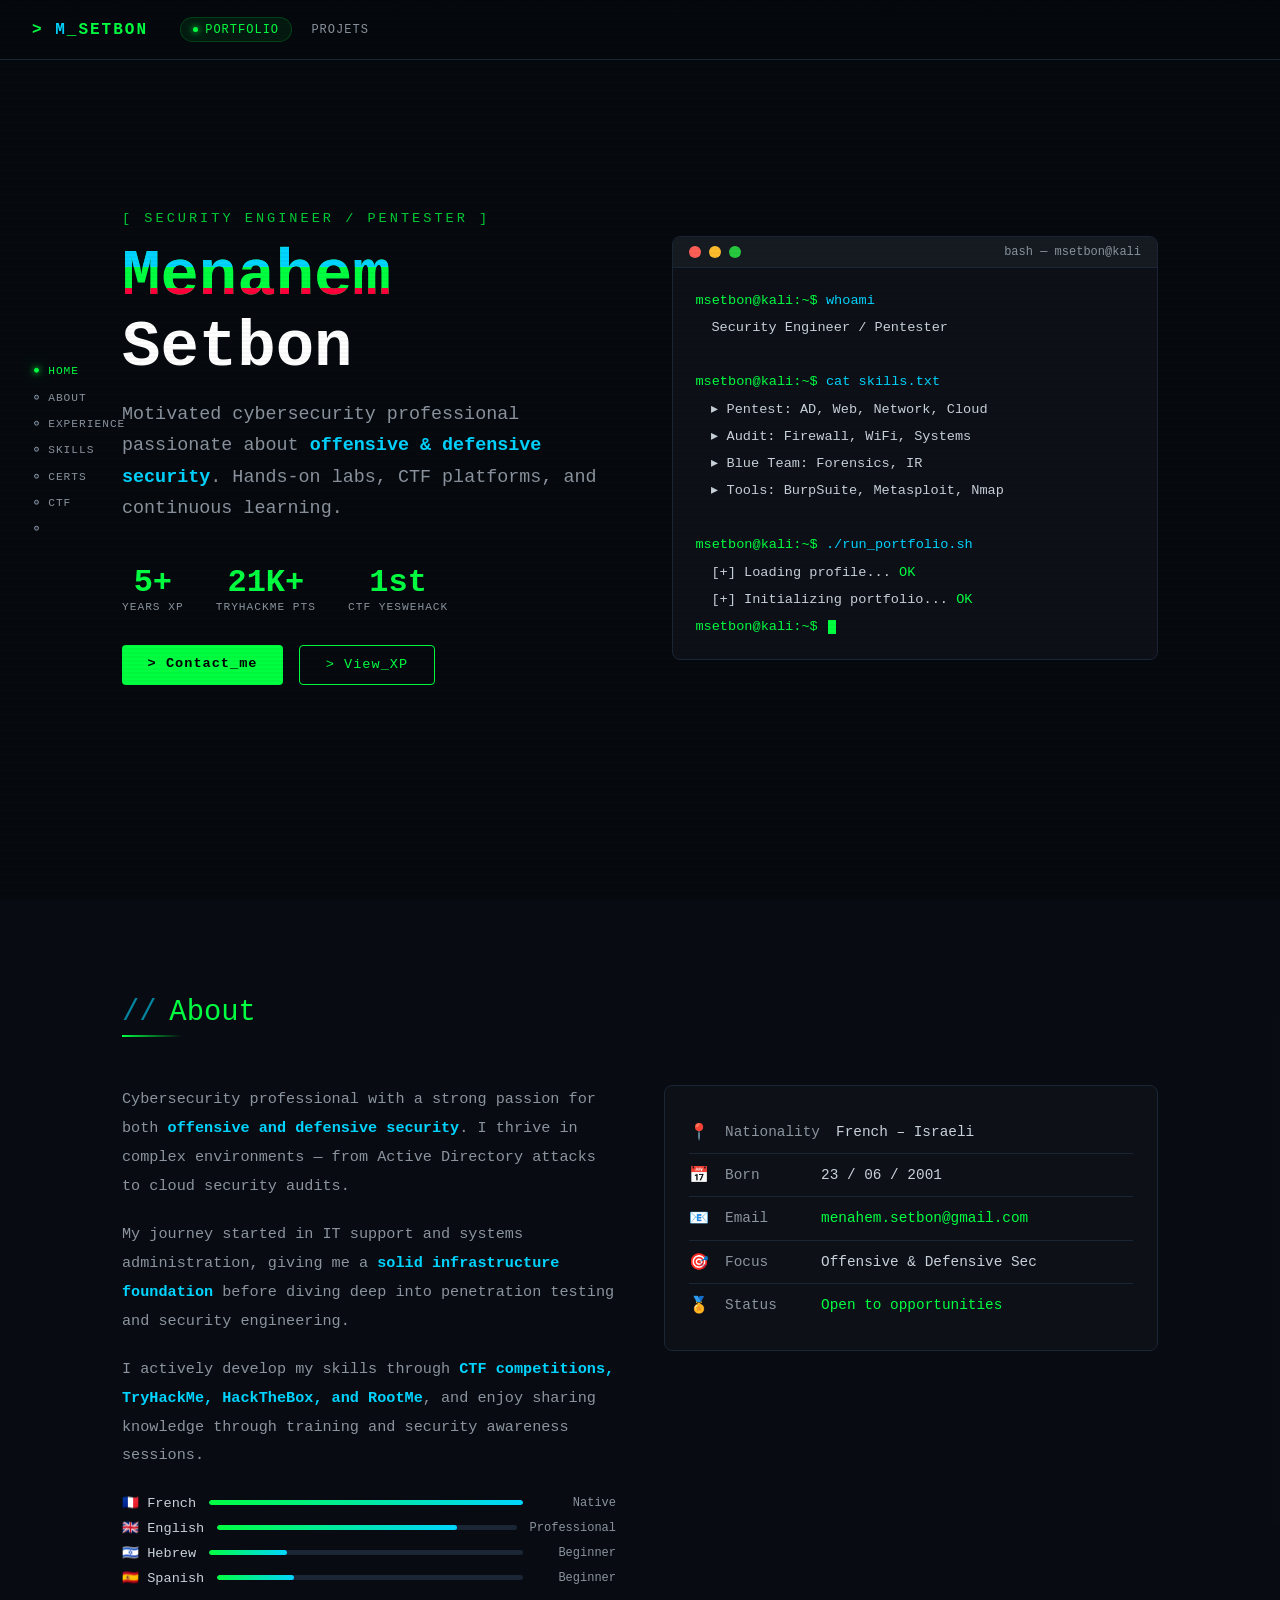
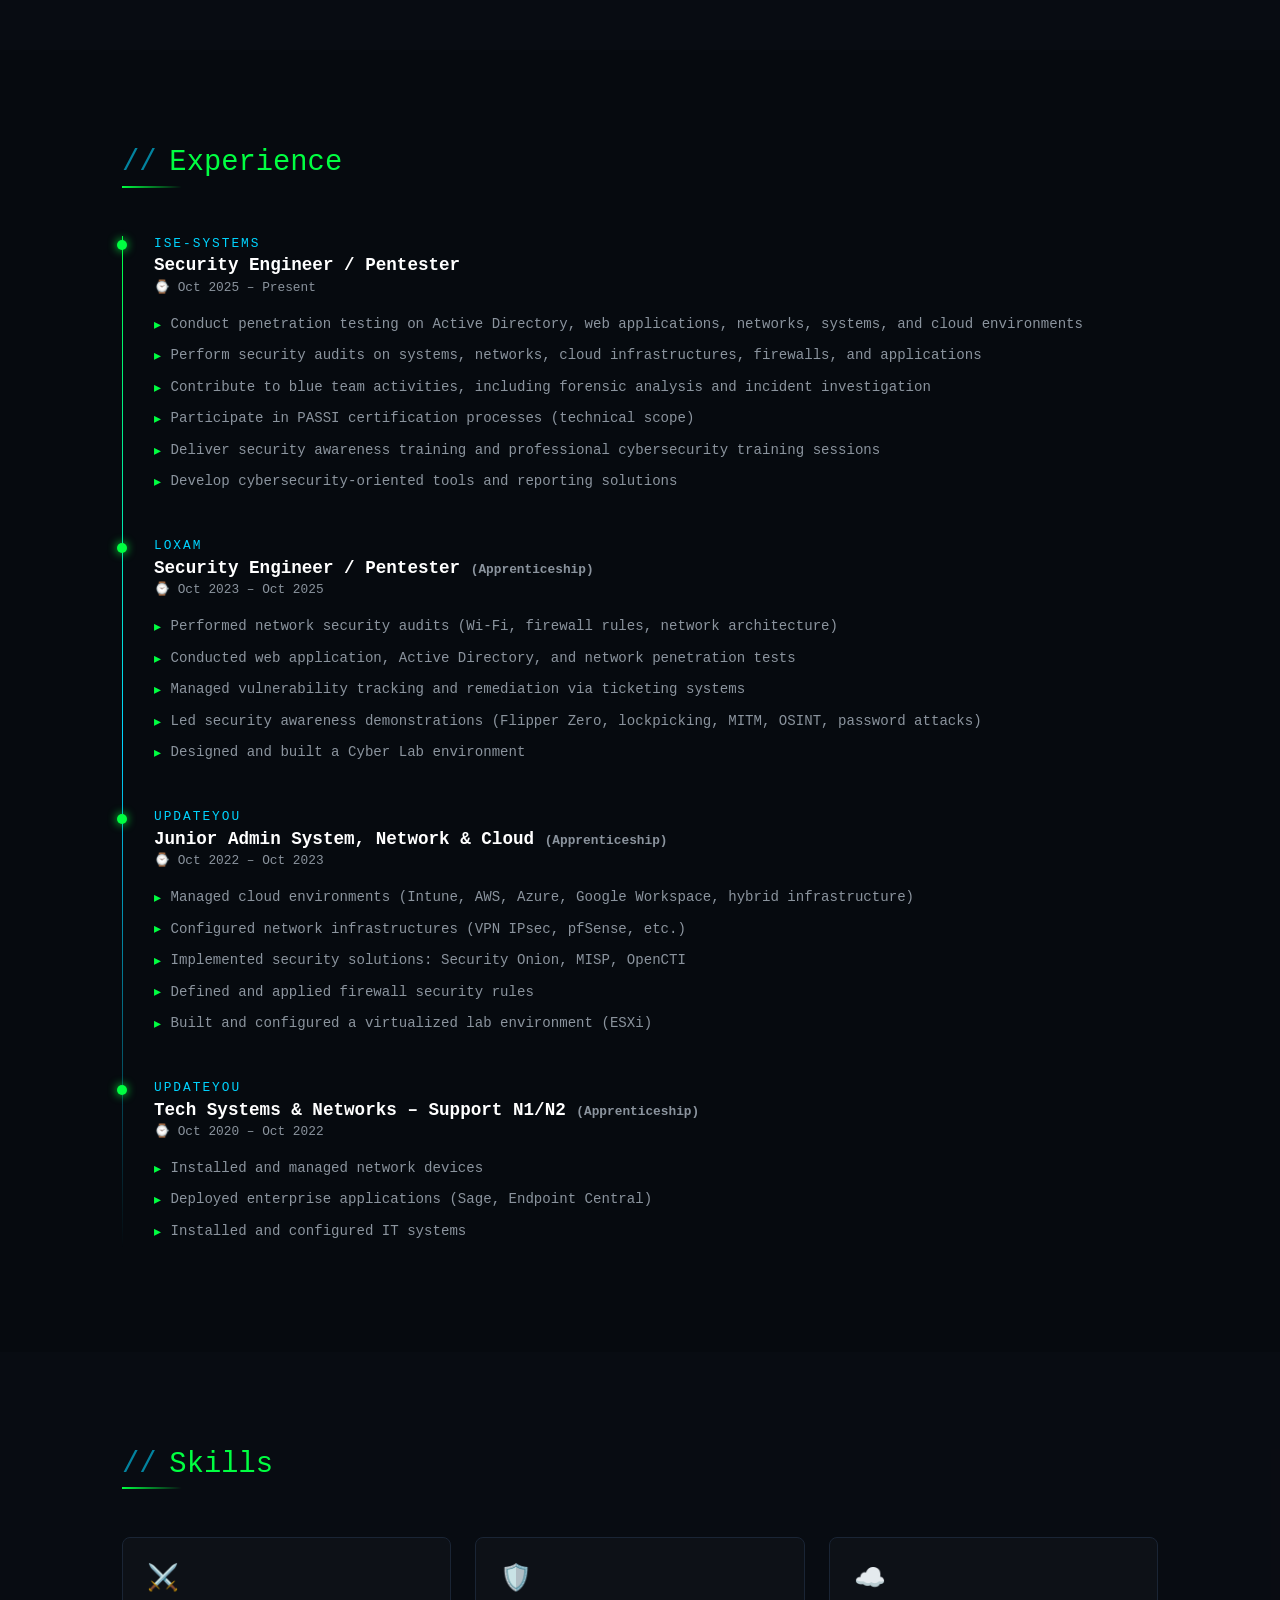
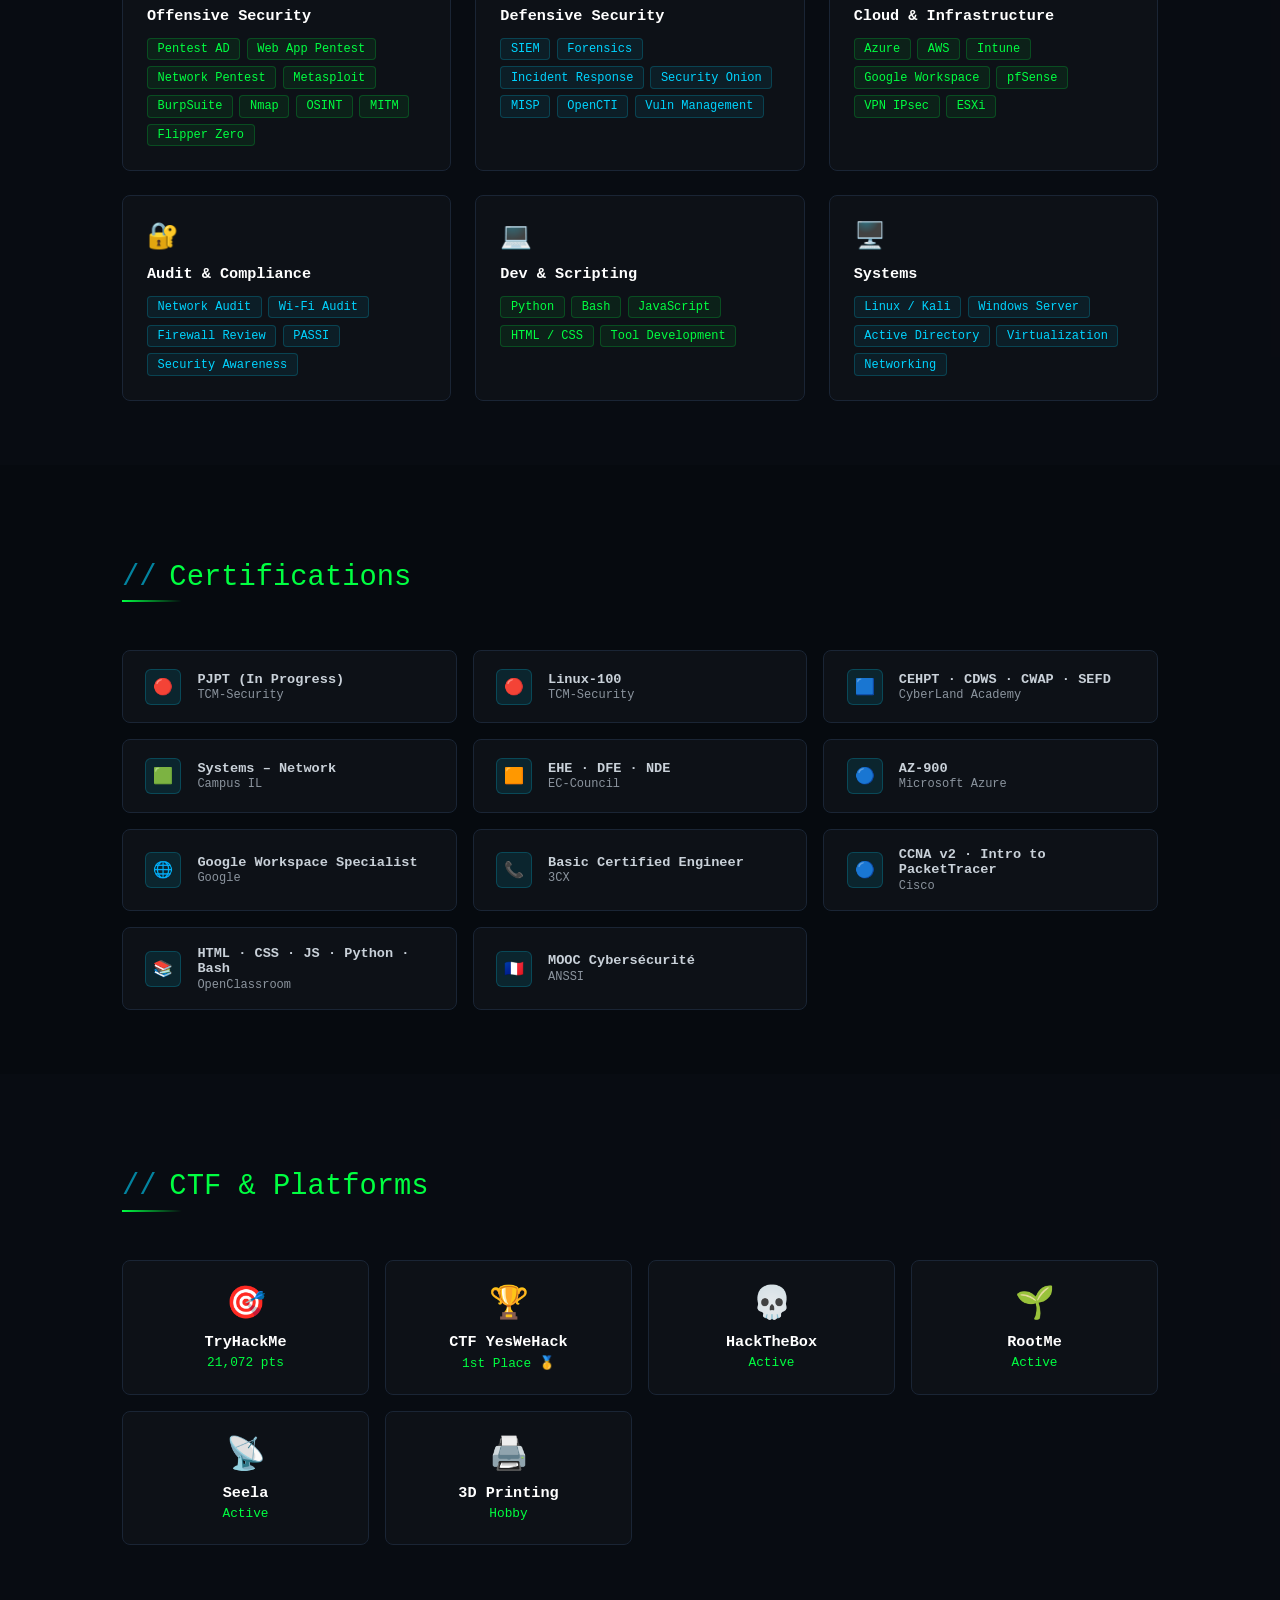
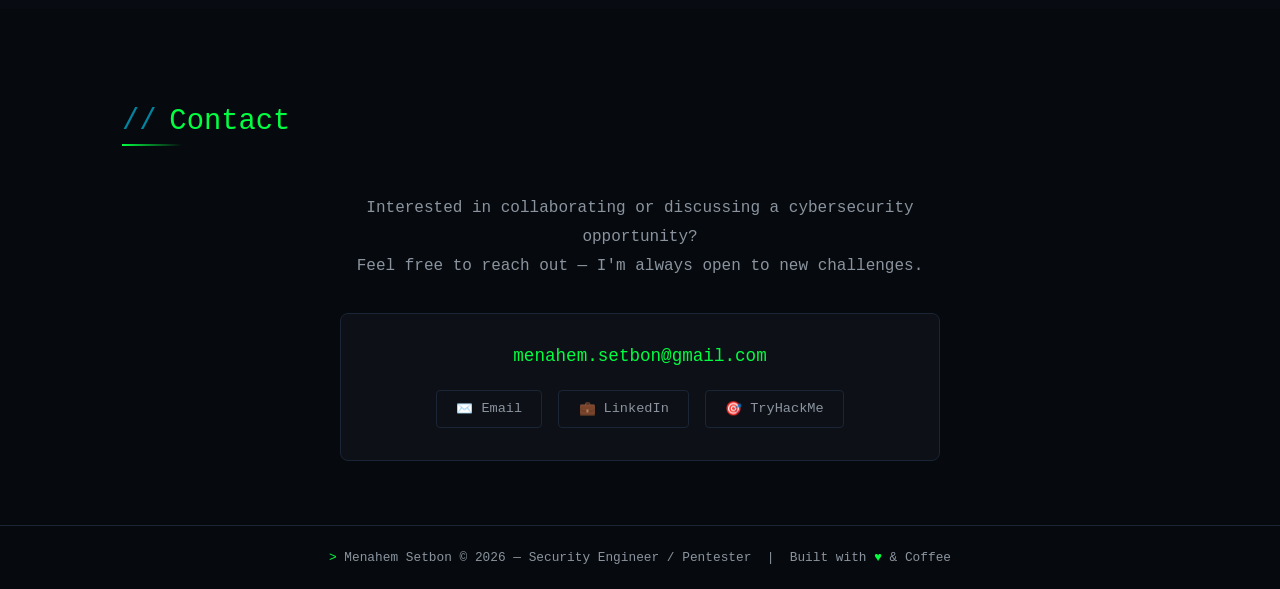
==== index.html @ 49e5cb87 "Add files via upload" ====
<!DOCTYPE html>
<html lang="en">
<head>
  <meta charset="UTF-8" />
  <meta name="viewport" content="width=device-width, initial-scale=1.0"/>
  <title>Menahem Setbon | Security Engineer</title>
  <link rel="stylesheet" href="style.css" />
</head>
<body>

<!-- Matrix Rain -->
<canvas id="matrix-canvas"></canvas>

<!-- Navigation -->
<nav>
  <div class="nav-logo">&gt; <span>M</span>_SETBON</div>
  <ul class="nav-links">
    <li><a href="index.html" class="active">Portfolio</a></li>
    <li><a href="projects.html">Projets</a></li>
  </ul>
</nav>

<!-- Sidebar TOC -->
<aside class="sidebar-toc">
  <a href="#hero"    data-section="hero">    <span class="toc-dot"></span><span class="toc-label">Home</span></a>
  <a href="#about"   data-section="about">   <span class="toc-dot"></span><span class="toc-label">About</span></a>
  <a href="#experience" data-section="experience"><span class="toc-dot"></span><span class="toc-label">Experience</span></a>
  <a href="#skills"  data-section="skills">  <span class="toc-dot"></span><span class="toc-label">Skills</span></a>
  <a href="#certs"   data-section="certs">   <span class="toc-dot"></span><span class="toc-label">Certs</span></a>
  <a href="#ctf"     data-section="ctf">     <span class="toc-dot"></span><span class="toc-label">CTF</span></a>
  <a href="#contact" data-section="contact"> <span class="toc-dot"></span><span class="toc-label">Contact</span></a>
</aside>
<section id="hero">
  <div class="container">
    <div class="hero-inner">
      <div>
        <div class="hero-tag">[ SECURITY ENGINEER / PENTESTER ]</div>
        <h1 class="hero-name">
          <span class="glitch" data-text="Menahem">Menahem</span><br>
          Setbon
        </h1>
        <p class="hero-subtitle">
          Motivated cybersecurity professional passionate about
          <strong>offensive &amp; defensive security</strong>.
          Hands-on labs, CTF platforms, and continuous learning.
        </p>
        <div class="stat-bar">
          <div class="stat"><div class="stat-num">5+</div><div class="stat-label">Years XP</div></div>
          <div class="stat"><div class="stat-num">21K+</div><div class="stat-label">TryHackMe pts</div></div>
          <div class="stat"><div class="stat-num">1st</div><div class="stat-label">CTF YesWeHack</div></div>
        </div>
        <div class="hero-cta">
          <a href="#contact" class="btn btn-primary">&gt; Contact_me</a>
          <a href="#experience" class="btn btn-outline">&gt; View_XP</a>
        </div>
      </div>
      <div>
        <div class="terminal-box">
          <div class="terminal-bar">
            <div class="dot r"></div><div class="dot y"></div><div class="dot g"></div>
            <span class="terminal-title">bash — msetbon@kali</span>
          </div>
          <div class="terminal-body">
            <div><span class="prompt">msetbon@kali:~$</span> <span class="cmd">whoami</span></div>
            <div class="out">Security Engineer / Pentester</div>
            <br>
            <div><span class="prompt">msetbon@kali:~$</span> <span class="cmd">cat skills.txt</span></div>
            <div class="out">▸ Pentest: AD, Web, Network, Cloud</div>
            <div class="out">▸ Audit: Firewall, WiFi, Systems</div>
            <div class="out">▸ Blue Team: Forensics, IR</div>
            <div class="out">▸ Tools: BurpSuite, Metasploit, Nmap</div>
            <br>
            <div><span class="prompt">msetbon@kali:~$</span> <span class="cmd">./run_portfolio.sh</span></div>
            <div class="out">[+] Loading profile... <span style="color:var(--green)">OK</span></div>
            <div class="out">[+] Initializing portfolio... <span style="color:var(--green)">OK</span></div>
            <div><span class="prompt">msetbon@kali:~$</span> <span class="cursor"></span></div>
          </div>
        </div>
      </div>
    </div>
  </div>
</section>

<!-- ═══════════ ABOUT ═══════════ -->
<section id="about">
  <div class="container">
    <div class="section-title">About</div>
    <div class="section-line"></div>
    <div class="about-grid reveal">
      <div class="about-text">
        <p>
          Cybersecurity professional with a strong passion for both <strong>offensive and defensive security</strong>.
          I thrive in complex environments — from Active Directory attacks to cloud security audits.
        </p>
        <p>
          My journey started in IT support and systems administration, giving me a <strong>solid infrastructure foundation</strong>
          before diving deep into penetration testing and security engineering.
        </p>
        <p>
          I actively develop my skills through <strong>CTF competitions, TryHackMe, HackTheBox, and RootMe</strong>,
          and enjoy sharing knowledge through training and security awareness sessions.
        </p>
        <div class="lang-flags">
          <div class="lang-row">
            <span class="lang-name">🇫🇷 French</span>
            <div class="lang-bar"><div class="lang-fill" style="width:100%"></div></div>
            <span class="lang-level">Native</span>
          </div>
          <div class="lang-row">
            <span class="lang-name">🇬🇧 English</span>
            <div class="lang-bar"><div class="lang-fill" style="width:80%"></div></div>
            <span class="lang-level">Professional</span>
          </div>
          <div class="lang-row">
            <span class="lang-name">🇮🇱 Hebrew</span>
            <div class="lang-bar"><div class="lang-fill" style="width:25%"></div></div>
            <span class="lang-level">Beginner</span>
          </div>
          <div class="lang-row">
            <span class="lang-name">🇪🇸 Spanish</span>
            <div class="lang-bar"><div class="lang-fill" style="width:25%"></div></div>
            <span class="lang-level">Beginner</span>
          </div>
        </div>
      </div>
      <div>
        <div class="info-card">
          <div class="info-item">
            <span class="info-icon">📍</span>
            <span class="info-label">Nationality</span>
            <span class="info-val">French – Israeli</span>
          </div>
          <div class="info-item">
            <span class="info-icon">📅</span>
            <span class="info-label">Born</span>
            <span class="info-val">23 / 06 / 2001</span>
          </div>
          <div class="info-item">
            <span class="info-icon">📧</span>
            <span class="info-label">Email</span>
            <span class="info-val"><a href="mailto:menahem.setbon@gmail.com">menahem.setbon@gmail.com</a></span>
          </div>
          <div class="info-item">
            <span class="info-icon">🎯</span>
            <span class="info-label">Focus</span>
            <span class="info-val">Offensive &amp; Defensive Sec</span>
          </div>
          <div class="info-item">
            <span class="info-icon">🏅</span>
            <span class="info-label">Status</span>
            <span class="info-val" style="color:var(--green)">Open to opportunities</span>
          </div>
        </div>
      </div>
    </div>
  </div>
</section>

<!-- ═══════════ EXPERIENCE ═══════════ -->
<section id="experience">
  <div class="container">
    <div class="section-title">Experience</div>
    <div class="section-line"></div>
    <div class="timeline">

      <div class="tl-item reveal">
        <div class="tl-company">Ise-Systems</div>
        <div class="tl-role">Security Engineer / Pentester</div>
        <div class="tl-date">⌚ Oct 2025 – Present</div>
        <ul class="tl-list">
          <li>Conduct penetration testing on Active Directory, web applications, networks, systems, and cloud environments</li>
          <li>Perform security audits on systems, networks, cloud infrastructures, firewalls, and applications</li>
          <li>Contribute to blue team activities, including forensic analysis and incident investigation</li>
          <li>Participate in PASSI certification processes (technical scope)</li>
          <li>Deliver security awareness training and professional cybersecurity training sessions</li>
          <li>Develop cybersecurity-oriented tools and reporting solutions</li>
        </ul>
      </div>

      <div class="tl-item reveal">
        <div class="tl-company">Loxam</div>
        <div class="tl-role">Security Engineer / Pentester <span style="color:var(--dim);font-size:.8rem">(Apprenticeship)</span></div>
        <div class="tl-date">⌚ Oct 2023 – Oct 2025</div>
        <ul class="tl-list">
          <li>Performed network security audits (Wi-Fi, firewall rules, network architecture)</li>
          <li>Conducted web application, Active Directory, and network penetration tests</li>
          <li>Managed vulnerability tracking and remediation via ticketing systems</li>
          <li>Led security awareness demonstrations (Flipper Zero, lockpicking, MITM, OSINT, password attacks)</li>
          <li>Designed and built a Cyber Lab environment</li>
        </ul>
      </div>

      <div class="tl-item reveal">
        <div class="tl-company">UpdateYou</div>
        <div class="tl-role">Junior Admin System, Network &amp; Cloud <span style="color:var(--dim);font-size:.8rem">(Apprenticeship)</span></div>
        <div class="tl-date">⌚ Oct 2022 – Oct 2023</div>
        <ul class="tl-list">
          <li>Managed cloud environments (Intune, AWS, Azure, Google Workspace, hybrid infrastructure)</li>
          <li>Configured network infrastructures (VPN IPsec, pfSense, etc.)</li>
          <li>Implemented security solutions: Security Onion, MISP, OpenCTI</li>
          <li>Defined and applied firewall security rules</li>
          <li>Built and configured a virtualized lab environment (ESXi)</li>
        </ul>
      </div>

      <div class="tl-item reveal">
        <div class="tl-company">UpdateYou</div>
        <div class="tl-role">Tech Systems &amp; Networks – Support N1/N2 <span style="color:var(--dim);font-size:.8rem">(Apprenticeship)</span></div>
        <div class="tl-date">⌚ Oct 2020 – Oct 2022</div>
        <ul class="tl-list">
          <li>Installed and managed network devices</li>
          <li>Deployed enterprise applications (Sage, Endpoint Central)</li>
          <li>Installed and configured IT systems</li>
        </ul>
      </div>

    </div>
  </div>
</section>

<!-- ═══════════ SKILLS ═══════════ -->
<section id="skills">
  <div class="container">
    <div class="section-title">Skills</div>
    <div class="section-line"></div>
    <div class="skills-grid">

      <div class="skill-card reveal">
        <div class="skill-card-icon">⚔️</div>
        <div class="skill-card-title">Offensive Security</div>
        <div class="skill-tags">
          <span class="tag">Pentest AD</span>
          <span class="tag">Web App Pentest</span>
          <span class="tag">Network Pentest</span>
          <span class="tag">Metasploit</span>
          <span class="tag">BurpSuite</span>
          <span class="tag">Nmap</span>
          <span class="tag">OSINT</span>
          <span class="tag">MITM</span>
          <span class="tag">Flipper Zero</span>
        </div>
      </div>

      <div class="skill-card reveal">
        <div class="skill-card-icon">🛡️</div>
        <div class="skill-card-title">Defensive Security</div>
        <div class="skill-tags">
          <span class="tag blue">SIEM</span>
          <span class="tag blue">Forensics</span>
          <span class="tag blue">Incident Response</span>
          <span class="tag blue">Security Onion</span>
          <span class="tag blue">MISP</span>
          <span class="tag blue">OpenCTI</span>
          <span class="tag blue">Vuln Management</span>
        </div>
      </div>

      <div class="skill-card reveal">
        <div class="skill-card-icon">☁️</div>
        <div class="skill-card-title">Cloud &amp; Infrastructure</div>
        <div class="skill-tags">
          <span class="tag">Azure</span>
          <span class="tag">AWS</span>
          <span class="tag">Intune</span>
          <span class="tag">Google Workspace</span>
          <span class="tag">pfSense</span>
          <span class="tag">VPN IPsec</span>
          <span class="tag">ESXi</span>
        </div>
      </div>

      <div class="skill-card reveal">
        <div class="skill-card-icon">🔐</div>
        <div class="skill-card-title">Audit &amp; Compliance</div>
        <div class="skill-tags">
          <span class="tag blue">Network Audit</span>
          <span class="tag blue">Wi-Fi Audit</span>
          <span class="tag blue">Firewall Review</span>
          <span class="tag blue">PASSI</span>
          <span class="tag blue">Security Awareness</span>
        </div>
      </div>

      <div class="skill-card reveal">
        <div class="skill-card-icon">💻</div>
        <div class="skill-card-title">Dev &amp; Scripting</div>
        <div class="skill-tags">
          <span class="tag">Python</span>
          <span class="tag">Bash</span>
          <span class="tag">JavaScript</span>
          <span class="tag">HTML / CSS</span>
          <span class="tag">Tool Development</span>
        </div>
      </div>

      <div class="skill-card reveal">
        <div class="skill-card-icon">🖥️</div>
        <div class="skill-card-title">Systems</div>
        <div class="skill-tags">
          <span class="tag blue">Linux / Kali</span>
          <span class="tag blue">Windows Server</span>
          <span class="tag blue">Active Directory</span>
          <span class="tag blue">Virtualization</span>
          <span class="tag blue">Networking</span>
        </div>
      </div>

    </div>
  </div>
</section>

<!-- ═══════════ CERTIFICATIONS ═══════════ -->
<section id="certs">
  <div class="container">
    <div class="section-title">Certifications</div>
    <div class="section-line"></div>
    <div class="certs-grid">
      <div class="cert-item reveal"><div class="cert-badge">🔴</div><div><div class="cert-name">PJPT (In Progress)</div><div class="cert-org">TCM-Security</div></div></div>
      <div class="cert-item reveal"><div class="cert-badge">🔴</div><div><div class="cert-name">Linux-100</div><div class="cert-org">TCM-Security</div></div></div>
      <div class="cert-item reveal"><div class="cert-badge">🟦</div><div><div class="cert-name">CEHPT · CDWS · CWAP · SEFD</div><div class="cert-org">CyberLand Academy</div></div></div>
      <div class="cert-item reveal"><div class="cert-badge">🟩</div><div><div class="cert-name">Systems – Network</div><div class="cert-org">Campus IL</div></div></div>
      <div class="cert-item reveal"><div class="cert-badge">🟧</div><div><div class="cert-name">EHE · DFE · NDE</div><div class="cert-org">EC-Council</div></div></div>
      <div class="cert-item reveal"><div class="cert-badge">🔵</div><div><div class="cert-name">AZ-900</div><div class="cert-org">Microsoft Azure</div></div></div>
      <div class="cert-item reveal"><div class="cert-badge">🌐</div><div><div class="cert-name">Google Workspace Specialist</div><div class="cert-org">Google</div></div></div>
      <div class="cert-item reveal"><div class="cert-badge">📞</div><div><div class="cert-name">Basic Certified Engineer</div><div class="cert-org">3CX</div></div></div>
      <div class="cert-item reveal"><div class="cert-badge">🔵</div><div><div class="cert-name">CCNA v2 · Intro to PacketTracer</div><div class="cert-org">Cisco</div></div></div>
      <div class="cert-item reveal"><div class="cert-badge">📚</div><div><div class="cert-name">HTML · CSS · JS · Python · Bash</div><div class="cert-org">OpenClassroom</div></div></div>
      <div class="cert-item reveal"><div class="cert-badge">🇫🇷</div><div><div class="cert-name">MOOC Cybersécurité</div><div class="cert-org">ANSSI</div></div></div>
    </div>
  </div>
</section>

<!-- ═══════════ CTF & HOBBIES ═══════════ -->
<section id="ctf">
  <div class="container">
    <div class="section-title">CTF &amp; Platforms</div>
    <div class="section-line"></div>
    <div class="ctf-grid">
      <div class="ctf-card reveal">
        <div class="ctf-icon">🎯</div>
        <div class="ctf-name">TryHackMe</div>
        <div class="ctf-detail">21,072 pts</div>
      </div>
      <div class="ctf-card reveal">
        <div class="ctf-icon">🏆</div>
        <div class="ctf-name">CTF YesWeHack</div>
        <div class="ctf-detail">1st Place 🥇</div>
      </div>
      <div class="ctf-card reveal">
        <div class="ctf-icon">💀</div>
        <div class="ctf-name">HackTheBox</div>
        <div class="ctf-detail">Active</div>
      </div>
      <div class="ctf-card reveal">
        <div class="ctf-icon">🌱</div>
        <div class="ctf-name">RootMe</div>
        <div class="ctf-detail">Active</div>
      </div>
      <div class="ctf-card reveal">
        <div class="ctf-icon">📡</div>
        <div class="ctf-name">Seela</div>
        <div class="ctf-detail">Active</div>
      </div>
      <div class="ctf-card reveal">
        <div class="ctf-icon">🖨️</div>
        <div class="ctf-name">3D Printing</div>
        <div class="ctf-detail">Hobby</div>
      </div>
    </div>
  </div>
</section>

<!-- ═══════════ CONTACT ═══════════ -->
<section id="contact">
  <div class="container">
    <div class="section-title">Contact</div>
    <div class="section-line"></div>
    <div class="contact-inner reveal">
      <p>
        Interested in collaborating or discussing a cybersecurity opportunity?<br>
        Feel free to reach out — I'm always open to new challenges.
      </p>
      <div class="contact-box">
        <a class="contact-email" href="mailto:menahem.setbon@gmail.com">menahem.setbon@gmail.com</a>
        <div class="contact-links">
          <a href="mailto:menahem.setbon@gmail.com" class="contact-link">
            <span>✉️</span> Email
          </a>
          <a href="https://fr.linkedin.com/in/menahem-s-165758180?trk=public_post_feed-actor-name" target="_blank" class="contact-link">
            <span>💼</span> LinkedIn
          </a>
          <a href="https://tryhackme.com/p/senshi" target="_blank" class="contact-link">
            <span>🎯</span> TryHackMe
          </a>
        </div>
      </div>
    </div>
  </div>
</section>

<!-- ═══════════ FOOTER ═══════════ -->
<footer>
  <span>&gt;</span> Menahem Setbon © 2026 — Security Engineer / Pentester &nbsp;|&nbsp; Built with <span>&#9829;</span> &amp; Coffee
</footer>

<!-- ─── SCRIPTS ─── -->
<script>
  /* ── Matrix Rain ── */
  (function () {
    const canvas = document.getElementById('matrix-canvas');
    const ctx = canvas.getContext('2d');
    let cols, drops;
    const chars = 'アイウエオカキクケコサシスセソタチツテトナニヌネノ0123456789ABCDEF<>{}[]#$@!';
    const fontSize = 14;

    function init() {
      canvas.width = window.innerWidth;
      canvas.height = window.innerHeight;
      cols = Math.floor(canvas.width / fontSize);
      drops = Array(cols).fill(1);
    }

    function draw() {
      ctx.fillStyle = 'rgba(6,10,15,0.05)';
      ctx.fillRect(0, 0, canvas.width, canvas.height);
      ctx.fillStyle = '#00ff41';
      ctx.font = fontSize + 'px Courier New';
      for (let i = 0; i < drops.length; i++) {
        ctx.fillText(chars[Math.floor(Math.random() * chars.length)], i * fontSize, drops[i] * fontSize);
        if (drops[i] * fontSize > canvas.height && Math.random() > 0.975) drops[i] = 0;
        drops[i]++;
      }
    }

    init();
    setInterval(draw, 50);
    window.addEventListener('resize', init);
  })();

  /* ── Scroll Reveal ── */
  (function () {
    const els = document.querySelectorAll('.reveal');
    const observer = new IntersectionObserver((entries) => {
      entries.forEach((e, i) => {
        if (e.isIntersecting) {
          setTimeout(() => e.target.classList.add('visible'), i * 80);
          observer.unobserve(e.target);
        }
      });
    }, { threshold: 0.1 });
    els.forEach(el => observer.observe(el));
  })();
  /* ── Sidebar TOC active tracking ── */
  (function () {
    const tocLinks = document.querySelectorAll('.sidebar-toc a');
    const sections = Array.from(tocLinks).map(a => document.getElementById(a.dataset.section)).filter(Boolean);

    function setActive() {
      const scrollY = window.scrollY + window.innerHeight / 3;
      let current = sections[0];
      sections.forEach(s => { if (scrollY >= s.offsetTop) current = s; });
      tocLinks.forEach(a => {
        a.classList.toggle('toc-active', a.dataset.section === current.id);
      });
    }

    setActive();
    window.addEventListener('scroll', setActive, { passive: true });
  })();

</script>
</body>
</html>
---- style.css ----
/* ─── RESET & BASE ─── */
*, *::before, *::after { margin: 0; padding: 0; box-sizing: border-box; }
:root {
  --green:  #00ff41;
  --cyan:   #00d4ff;
  --red:    #ff003c;
  --dark:   #060a0f;
  --card:   #0d1117;
  --card2:  #111820;
  --border: #1a2535;
  --text:   #c9d1d9;
  --dim:    #8b949e;
}
html { scroll-behavior: smooth; }
body {
  background: var(--dark);
  color: var(--text);
  font-family: 'Segoe UI', 'Courier New', monospace;
  overflow-x: hidden;
}
a { color: var(--green); text-decoration: none; }
a:hover { color: var(--cyan); }

/* ─── SCROLLBAR ─── */
::-webkit-scrollbar { width: 6px; }
::-webkit-scrollbar-track { background: var(--dark); }
::-webkit-scrollbar-thumb { background: var(--green); border-radius: 3px; }

/* ─── MATRIX CANVAS ─── */
#matrix-canvas {
  position: fixed;
  top: 0; left: 0;
  width: 100%; height: 100%;
  z-index: 0;
  opacity: 0.06;
  pointer-events: none;
}

/* ─── NAV ─── */
nav {
  position: fixed;
  top: 0; width: 100%;
  z-index: 1000;
  background: rgba(6,10,15,0.92);
  backdrop-filter: blur(12px);
  border-bottom: 1px solid var(--border);
  padding: 0 2rem;
  display: flex;
  align-items: center;
  justify-content: flex-start;
  gap: 2rem;
  height: 60px;
}
.nav-logo {
  font-family: 'Courier New', monospace;
  color: var(--green);
  font-size: 1rem;
  font-weight: 700;
  letter-spacing: 2px;
  flex-shrink: 0;
}
.nav-logo span { color: var(--cyan); }
.nav-links {
  display: flex;
  gap: 0.4rem;
  list-style: none;
}
.nav-links a {
  color: var(--dim);
  font-size: 0.75rem;
  letter-spacing: 1px;
  text-transform: uppercase;
  transition: all .2s;
  display: flex;
  align-items: center;
  gap: 0.45rem;
  padding: 0.28rem 0.75rem;
  border-radius: 20px;
  border: 1px solid transparent;
}
.nav-links a:hover {
  color: var(--green);
  background: rgba(0,255,65,.05);
}
.nav-links a.active {
  color: var(--green);
  background: rgba(0,255,65,.07);
  border-color: rgba(0,255,65,.18);
}
.nav-links a.active::before {
  content: '';
  display: inline-block;
  width: 5px; height: 5px;
  border-radius: 50%;
  background: var(--green);
  box-shadow: 0 0 6px var(--green), 0 0 12px rgba(0,255,65,.5);
  flex-shrink: 0;
  animation: pulse-dot 2s ease-in-out infinite;
}
@keyframes pulse-dot {
  0%,100% { box-shadow: 0 0 6px var(--green), 0 0 12px rgba(0,255,65,.5); }
  50%      { box-shadow: 0 0 10px var(--green), 0 0 20px rgba(0,255,65,.8); }
}

/* ─── SECTIONS ─── */
section {
  position: relative;
  z-index: 1;
  padding: 6rem 0 4rem;
}
.container {
  max-width: 1100px;
  margin: 0 auto;
  padding: 0 2rem;
}
.section-title {
  font-family: 'Courier New', monospace;
  font-size: 1.8rem;
  color: var(--green);
  margin-bottom: 0.4rem;
  display: flex;
  align-items: center;
  gap: 0.8rem;
}
.section-title::before { content: '//'; color: var(--cyan); opacity: .6; }
.section-line {
  width: 60px;
  height: 2px;
  background: linear-gradient(90deg, var(--green), transparent);
  margin-bottom: 3rem;
}

/* ─── HERO ─── */
#hero {
  min-height: 100vh;
  display: flex;
  align-items: center;
  padding-top: 60px;
}
.hero-inner {
  display: grid;
  grid-template-columns: 1fr 1fr;
  gap: 4rem;
  align-items: center;
}
.hero-tag {
  font-family: 'Courier New', monospace;
  color: var(--green);
  font-size: 0.85rem;
  letter-spacing: 3px;
  text-transform: uppercase;
  margin-bottom: 1rem;
  opacity: .8;
}
.hero-name {
  font-size: clamp(2.4rem, 5vw, 4rem);
  font-weight: 800;
  line-height: 1.1;
  color: #fff;
  margin-bottom: 1rem;
}
.hero-name .glitch {
  position: relative;
  display: inline-block;
  color: var(--green);
  animation: glitch 4s infinite;
}
.hero-name .glitch::before,
.hero-name .glitch::after {
  content: attr(data-text);
  position: absolute;
  top: 0; left: 0;
  width: 100%;
}
.hero-name .glitch::before {
  color: var(--cyan);
  animation: glitch-before 4s infinite;
  clip-path: polygon(0 0, 100% 0, 100% 35%, 0 35%);
}
.hero-name .glitch::after {
  color: var(--red);
  animation: glitch-after 4s infinite;
  clip-path: polygon(0 65%, 100% 65%, 100% 100%, 0 100%);
}
@keyframes glitch {
  0%,90%,100% { transform: translate(0); }
  91%          { transform: translate(-2px, 1px); }
  93%          { transform: translate(2px, -1px); }
  95%          { transform: translate(0); }
}
@keyframes glitch-before {
  0%,90%,100% { transform: translate(0); opacity: 0; }
  91%          { transform: translate(3px, 0); opacity: .8; }
  93%          { transform: translate(-3px, 0); opacity: .8; }
  95%          { opacity: 0; }
}
@keyframes glitch-after {
  0%,90%,100% { transform: translate(0); opacity: 0; }
  92%          { transform: translate(-3px, 0); opacity: .8; }
  94%          { transform: translate(3px, 0); opacity: .8; }
  95%          { opacity: 0; }
}
.hero-subtitle {
  font-size: 1.15rem;
  color: var(--dim);
  margin-bottom: 1.5rem;
  line-height: 1.7;
}
.hero-subtitle strong { color: var(--cyan); }

/* ─── TERMINAL ─── */
.terminal-box {
  background: var(--card);
  border: 1px solid var(--border);
  border-radius: 8px;
  overflow: hidden;
  font-family: 'Courier New', monospace;
  font-size: 0.85rem;
}
.terminal-bar {
  background: #161b22;
  padding: .5rem 1rem;
  display: flex;
  align-items: center;
  gap: .5rem;
  border-bottom: 1px solid var(--border);
}
.dot { width: 12px; height: 12px; border-radius: 50%; }
.dot.r { background: #ff5f56; }
.dot.y { background: #ffbd2e; }
.dot.g { background: #27c93f; }
.terminal-title { margin-left: auto; color: var(--dim); font-size: 0.75rem; }
.terminal-body { padding: 1.2rem 1.4rem; line-height: 2; }
.terminal-body .prompt { color: var(--green); }
.terminal-body .cmd { color: var(--cyan); }
.terminal-body .out { color: var(--text); margin-left: 1rem; }
.terminal-body .cursor {
  display: inline-block;
  width: 8px; height: 1em;
  background: var(--green);
  animation: blink 1s step-end infinite;
  vertical-align: text-bottom;
  margin-left: 2px;
}
@keyframes blink { 0%,100%{opacity:1} 50%{opacity:0} }

/* ─── BUTTONS ─── */
.hero-cta {
  display: flex;
  gap: 1rem;
  margin-top: 2rem;
  flex-wrap: wrap;
}
.btn {
  padding: .7rem 1.6rem;
  border-radius: 4px;
  font-family: 'Courier New', monospace;
  font-size: 0.85rem;
  letter-spacing: 1px;
  cursor: pointer;
  border: none;
  transition: all .25s;
  display: inline-block;
}
.btn-primary {
  background: var(--green);
  color: #000;
  font-weight: 700;
}
.btn-primary:hover { background: var(--cyan); color: #000; transform: translateY(-2px); box-shadow: 0 0 20px rgba(0,255,65,.3); }
.btn-outline {
  background: transparent;
  color: var(--green);
  border: 1px solid var(--green);
}
.btn-outline:hover { background: rgba(0,255,65,.08); transform: translateY(-2px); }

/* ─── STATS ─── */
.stat-bar {
  display: flex;
  gap: 2rem;
  margin-top: 2.5rem;
  flex-wrap: wrap;
}
.stat { text-align: center; }
.stat-num {
  font-size: 2rem;
  font-weight: 800;
  color: var(--green);
  font-family: 'Courier New', monospace;
}
.stat-label { font-size: 0.7rem; color: var(--dim); text-transform: uppercase; letter-spacing: 1px; }

/* ─── ABOUT ─── */
#about { background: rgba(13,17,23,.4); }
.about-grid {
  display: grid;
  grid-template-columns: 1fr 1fr;
  gap: 3rem;
  align-items: start;
}
.about-text p {
  color: var(--dim);
  line-height: 1.9;
  margin-bottom: 1.2rem;
  font-size: 0.95rem;
}
.about-text p strong { color: var(--cyan); }
.info-card {
  background: var(--card);
  border: 1px solid var(--border);
  border-radius: 8px;
  padding: 1.5rem;
}
.info-item {
  display: flex;
  align-items: center;
  gap: 1rem;
  padding: .7rem 0;
  border-bottom: 1px solid var(--border);
  font-size: 0.9rem;
}
.info-item:last-child { border-bottom: none; }
.info-icon { color: var(--green); font-size: 1rem; width: 20px; text-align: center; }
.info-label { color: var(--dim); min-width: 80px; }
.info-val { color: var(--text); }
.lang-flags { display: flex; flex-direction: column; gap: .5rem; margin-top: 1.5rem; }
.lang-row { display: flex; align-items: center; gap: .8rem; }
.lang-name { color: var(--text); font-size: .85rem; min-width: 70px; }
.lang-bar { flex: 1; height: 5px; background: var(--border); border-radius: 3px; overflow: hidden; }
.lang-fill { height: 100%; border-radius: 3px; background: linear-gradient(90deg, var(--green), var(--cyan)); }
.lang-level { color: var(--dim); font-size: .75rem; min-width: 80px; text-align: right; }

/* ─── EXPERIENCE ─── */
.timeline { position: relative; padding-left: 2rem; }
.timeline::before {
  content: '';
  position: absolute;
  left: 0; top: 0; bottom: 0;
  width: 1px;
  background: linear-gradient(180deg, var(--green), var(--cyan), transparent);
}
.tl-item {
  position: relative;
  margin-bottom: 2.5rem;
}
.tl-item::before {
  content: '';
  position: absolute;
  left: -2.3rem;
  top: .3rem;
  width: 10px; height: 10px;
  border-radius: 50%;
  background: var(--green);
  box-shadow: 0 0 10px var(--green);
}
.tl-company {
  font-size: .8rem;
  color: var(--cyan);
  text-transform: uppercase;
  letter-spacing: 2px;
  margin-bottom: .3rem;
}
.tl-role {
  font-size: 1.1rem;
  font-weight: 700;
  color: #fff;
  margin-bottom: .2rem;
}
.tl-date {
  font-size: .8rem;
  color: var(--dim);
  margin-bottom: .9rem;
  font-family: 'Courier New', monospace;
}
.tl-list { list-style: none; }
.tl-list li {
  font-size: .88rem;
  color: var(--dim);
  padding: .3rem 0;
  display: flex;
  align-items: flex-start;
  gap: .6rem;
  line-height: 1.5;
}
.tl-list li::before { content: '▸'; color: var(--green); flex-shrink: 0; margin-top: .05rem; }

/* ─── SKILLS ─── */
#skills { background: rgba(13,17,23,.4); }
.skills-grid {
  display: grid;
  grid-template-columns: repeat(auto-fit, minmax(280px, 1fr));
  gap: 1.5rem;
}
.skill-card {
  background: var(--card);
  border: 1px solid var(--border);
  border-radius: 8px;
  padding: 1.5rem;
  transition: border-color .25s, transform .25s;
}
.skill-card:hover { border-color: var(--green); transform: translateY(-4px); box-shadow: 0 8px 30px rgba(0,255,65,.06); }
.skill-card-icon { font-size: 1.6rem; margin-bottom: .8rem; }
.skill-card-title { font-size: .95rem; color: #fff; font-weight: 700; margin-bottom: .8rem; }
.skill-tags { display: flex; flex-wrap: wrap; gap: .4rem; }
.tag {
  background: rgba(0,255,65,.07);
  color: var(--green);
  border: 1px solid rgba(0,255,65,.2);
  border-radius: 4px;
  padding: .2rem .6rem;
  font-size: .75rem;
  font-family: 'Courier New', monospace;
}
.tag.blue {
  background: rgba(0,212,255,.07);
  color: var(--cyan);
  border-color: rgba(0,212,255,.2);
}

/* ─── CERTIFICATIONS ─── */
.certs-grid {
  display: grid;
  grid-template-columns: repeat(auto-fill, minmax(250px, 1fr));
  gap: 1rem;
}
.cert-item {
  background: var(--card);
  border: 1px solid var(--border);
  border-radius: 8px;
  padding: 1.1rem 1.4rem;
  display: flex;
  align-items: center;
  gap: 1rem;
  transition: border-color .2s, transform .2s;
}
.cert-item:hover { border-color: var(--cyan); transform: translateX(4px); }
.cert-badge {
  width: 36px; height: 36px;
  border-radius: 6px;
  background: rgba(0,212,255,.1);
  border: 1px solid rgba(0,212,255,.2);
  display: flex;
  align-items: center;
  justify-content: center;
  font-size: 1rem;
  flex-shrink: 0;
}
.cert-name { font-size: .85rem; color: var(--text); font-weight: 600; }
.cert-org { font-size: .75rem; color: var(--dim); margin-top: .1rem; }

/* ─── CTF / PLATFORMS ─── */
#ctf { background: rgba(13,17,23,.4); }
.ctf-grid {
  display: grid;
  grid-template-columns: repeat(auto-fill, minmax(200px, 1fr));
  gap: 1rem;
}
.ctf-card {
  background: var(--card);
  border: 1px solid var(--border);
  border-radius: 8px;
  padding: 1.4rem;
  text-align: center;
  transition: all .25s;
}
.ctf-card:hover { border-color: var(--green); box-shadow: 0 0 20px rgba(0,255,65,.08); }
.ctf-icon { font-size: 2rem; margin-bottom: .6rem; }
.ctf-name { color: #fff; font-weight: 700; font-size: .95rem; margin-bottom: .3rem; }
.ctf-detail { color: var(--green); font-family: 'Courier New', monospace; font-size: .8rem; }

/* ─── PROJETS ─── */
#projects { background: rgba(13,17,23,.4); }
.projects-grid {
  display: grid;
  grid-template-columns: repeat(auto-fill, minmax(320px, 1fr));
  gap: 1.5rem;
}
.project-card {
  background: var(--card);
  border: 1px solid var(--border);
  border-radius: 8px;
  overflow: hidden;
  transition: border-color .25s, transform .25s, box-shadow .25s;
  display: flex;
  flex-direction: column;
}
.project-card:hover {
  border-color: var(--green);
  transform: translateY(-5px);
  box-shadow: 0 12px 40px rgba(0,255,65,.08);
}
.project-header {
  background: #161b22;
  padding: 1rem 1.4rem;
  display: flex;
  align-items: center;
  gap: .8rem;
  border-bottom: 1px solid var(--border);
}
.project-icon {
  font-size: 1.4rem;
  flex-shrink: 0;
}
.project-title {
  font-family: 'Courier New', monospace;
  font-size: .95rem;
  color: var(--green);
  font-weight: 700;
}
.project-type {
  margin-left: auto;
  font-size: .7rem;
  color: var(--dim);
  background: rgba(0,255,65,.06);
  border: 1px solid rgba(0,255,65,.15);
  border-radius: 4px;
  padding: .15rem .5rem;
  font-family: 'Courier New', monospace;
  white-space: nowrap;
}
.project-body {
  padding: 1.2rem 1.4rem;
  flex: 1;
  display: flex;
  flex-direction: column;
  gap: 1rem;
}
.project-desc {
  color: var(--dim);
  font-size: .88rem;
  line-height: 1.7;
  flex: 1;
}
.project-stack {
  display: flex;
  flex-wrap: wrap;
  gap: .4rem;
}
.project-footer {
  padding: .9rem 1.4rem;
  border-top: 1px solid var(--border);
  display: flex;
  gap: .8rem;
  align-items: center;
}
.project-link {
  font-family: 'Courier New', monospace;
  font-size: .78rem;
  color: var(--dim);
  border: 1px solid var(--border);
  border-radius: 4px;
  padding: .3rem .8rem;
  transition: all .2s;
  display: flex;
  align-items: center;
  gap: .4rem;
}
.project-link:hover { border-color: var(--green); color: var(--green); }
.project-link.private { opacity: .45; cursor: default; pointer-events: none; }
.projects-empty {
  grid-column: 1 / -1;
  text-align: center;
  padding: 3rem;
  border: 1px dashed var(--border);
  border-radius: 8px;
  color: var(--dim);
  font-family: 'Courier New', monospace;
  font-size: .9rem;
}
.projects-empty span { color: var(--green); display: block; font-size: 2rem; margin-bottom: .8rem; }

/* ─── CONTACT ─── */
.contact-inner {
  max-width: 600px;
  margin: 0 auto;
  text-align: center;
}
.contact-inner p {
  color: var(--dim);
  line-height: 1.8;
  margin-bottom: 2rem;
}
.contact-box {
  background: var(--card);
  border: 1px solid var(--border);
  border-radius: 8px;
  padding: 2rem;
}
.contact-email {
  font-family: 'Courier New', monospace;
  font-size: 1.1rem;
  color: var(--green);
  display: block;
  margin-bottom: 1.5rem;
  word-break: break-all;
}
.contact-links { display: flex; justify-content: center; gap: 1rem; flex-wrap: wrap; }
.contact-link {
  display: flex;
  align-items: center;
  gap: .5rem;
  padding: .6rem 1.2rem;
  border: 1px solid var(--border);
  border-radius: 4px;
  color: var(--dim);
  font-size: .85rem;
  transition: all .2s;
}
.contact-link:hover { border-color: var(--green); color: var(--green); }

/* ─── FOOTER ─── */
footer {
  position: relative;
  z-index: 1;
  border-top: 1px solid var(--border);
  padding: 1.5rem 2rem;
  text-align: center;
  font-size: .8rem;
  color: var(--dim);
  font-family: 'Courier New', monospace;
}
footer span { color: var(--green); }

/* ─── SCAN LINE OVERLAY ─── */
body::after {
  content: '';
  position: fixed;
  top: 0; left: 0;
  width: 100%; height: 100%;
  background: repeating-linear-gradient(
    0deg,
    transparent,
    transparent 2px,
    rgba(0,0,0,.03) 2px,
    rgba(0,0,0,.03) 4px
  );
  pointer-events: none;
  z-index: 9999;
}

/* ─── REVEAL ANIMATION ─── */
.reveal {
  opacity: 0;
  transform: translateY(30px);
  transition: opacity .6s ease, transform .6s ease;
}
.reveal.visible { opacity: 1; transform: none; }

/* ─── RESPONSIVE ─── */
@media (max-width: 768px) {
  .hero-inner { grid-template-columns: 1fr; }
  .about-grid { grid-template-columns: 1fr; }
  .nav-links { display: none; }
  .projects-grid { grid-template-columns: 1fr; }
  .sidebar-toc { display: none; }
}

/* ─── SIDEBAR TOC ─── */
.sidebar-toc {
  position: fixed;
  left: 1.6rem;
  top: 50%;
  transform: translateY(-50%);
  z-index: 100;
  display: flex;
  flex-direction: column;
  gap: 0;
}
.sidebar-toc a {
  display: flex;
  align-items: center;
  gap: 0.6rem;
  padding: 0.45rem 0.5rem;
  text-decoration: none;
  color: var(--dim);
  font-family: 'Courier New', monospace;
  font-size: 0.7rem;
  letter-spacing: 1px;
  text-transform: uppercase;
  transition: all .2s;
  white-space: nowrap;
  border-radius: 4px;
}
.sidebar-toc a:hover {
  color: var(--text);
}
.sidebar-toc a .toc-dot {
  width: 5px;
  height: 5px;
  border-radius: 50%;
  background: var(--border);
  border: 1px solid var(--dim);
  flex-shrink: 0;
  transition: all .25s;
}
.sidebar-toc a .toc-label {
  opacity: 0;
  transform: translateX(-6px);
  transition: opacity .2s, transform .2s;
  pointer-events: none;
}
.sidebar-toc a:hover .toc-label,
.sidebar-toc a.toc-active .toc-label {
  opacity: 1;
  transform: translateX(0);
}
.sidebar-toc a.toc-active {
  color: var(--green);
}
.sidebar-toc a.toc-active .toc-dot {
  background: var(--green);
  border-color: var(--green);
  box-shadow: 0 0 6px var(--green), 0 0 14px rgba(0,255,65,.5);
  animation: pulse-dot 2s ease-in-out infinite;
}
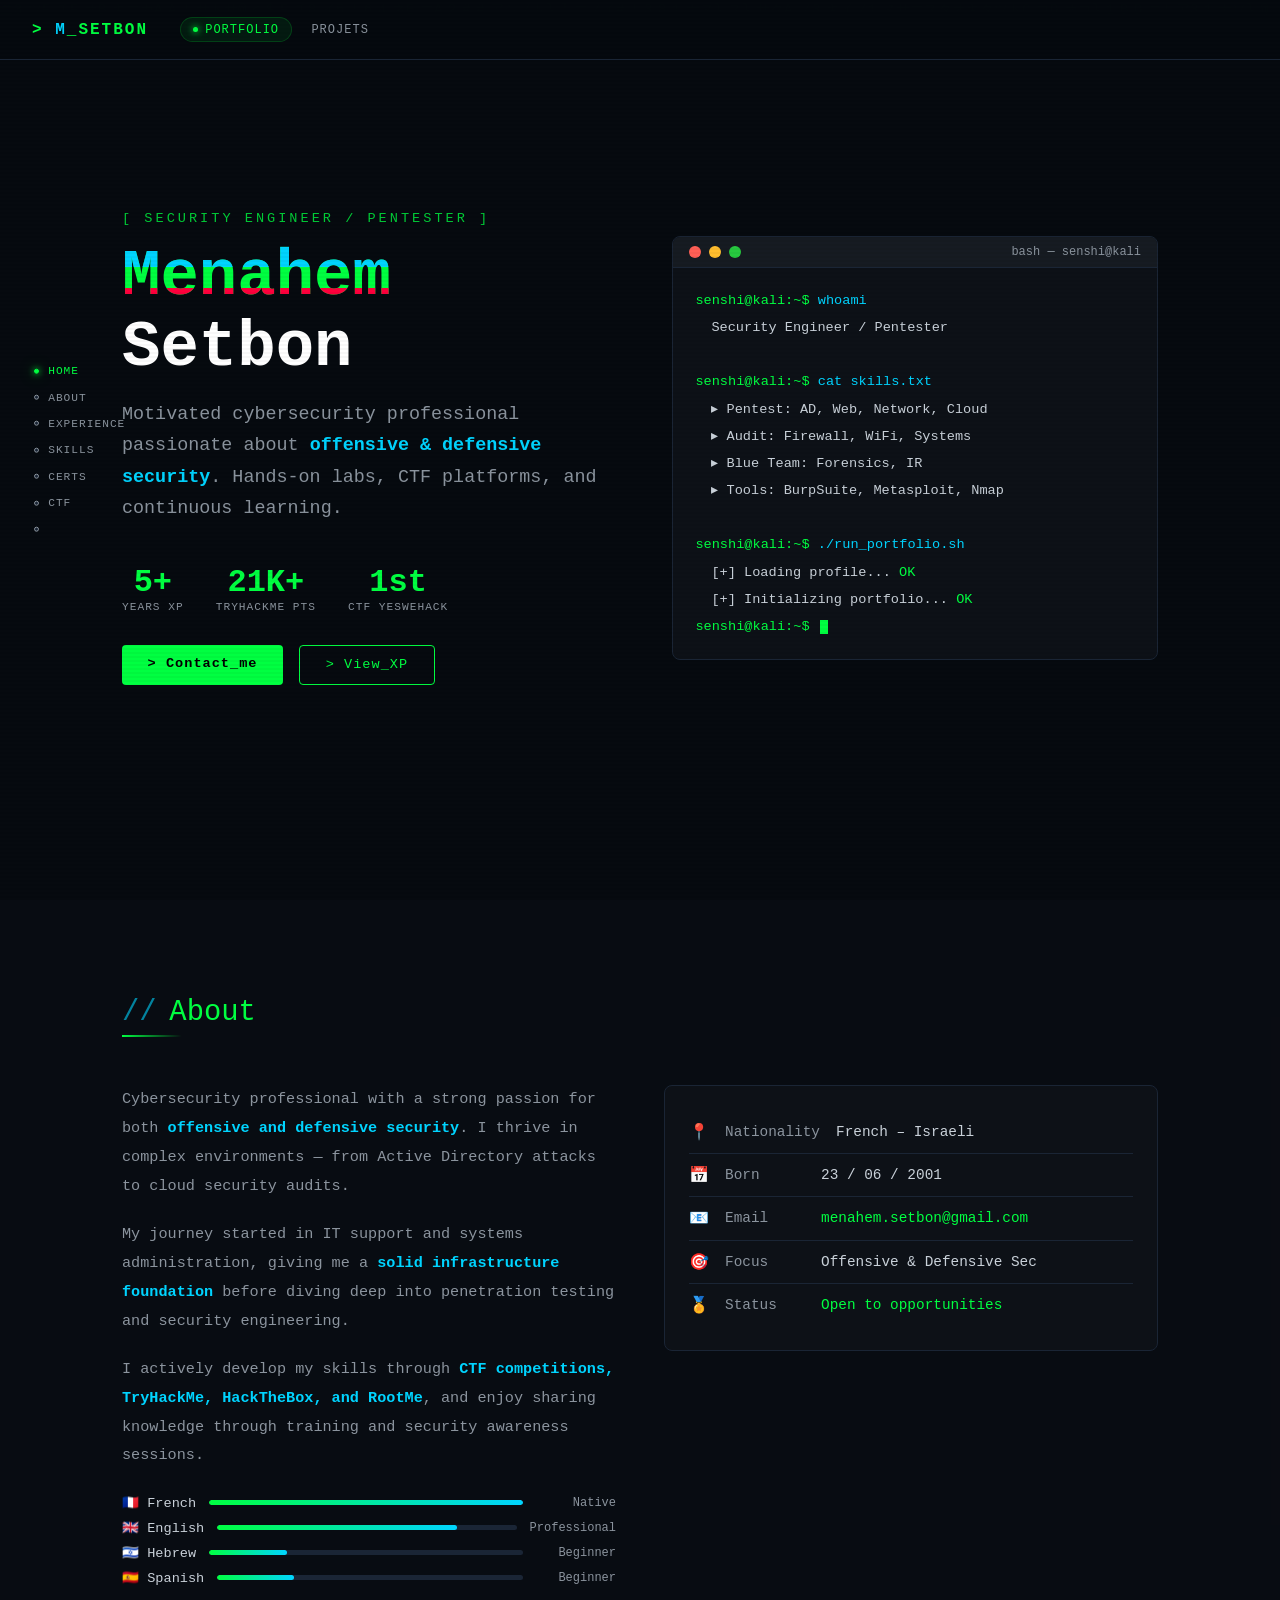
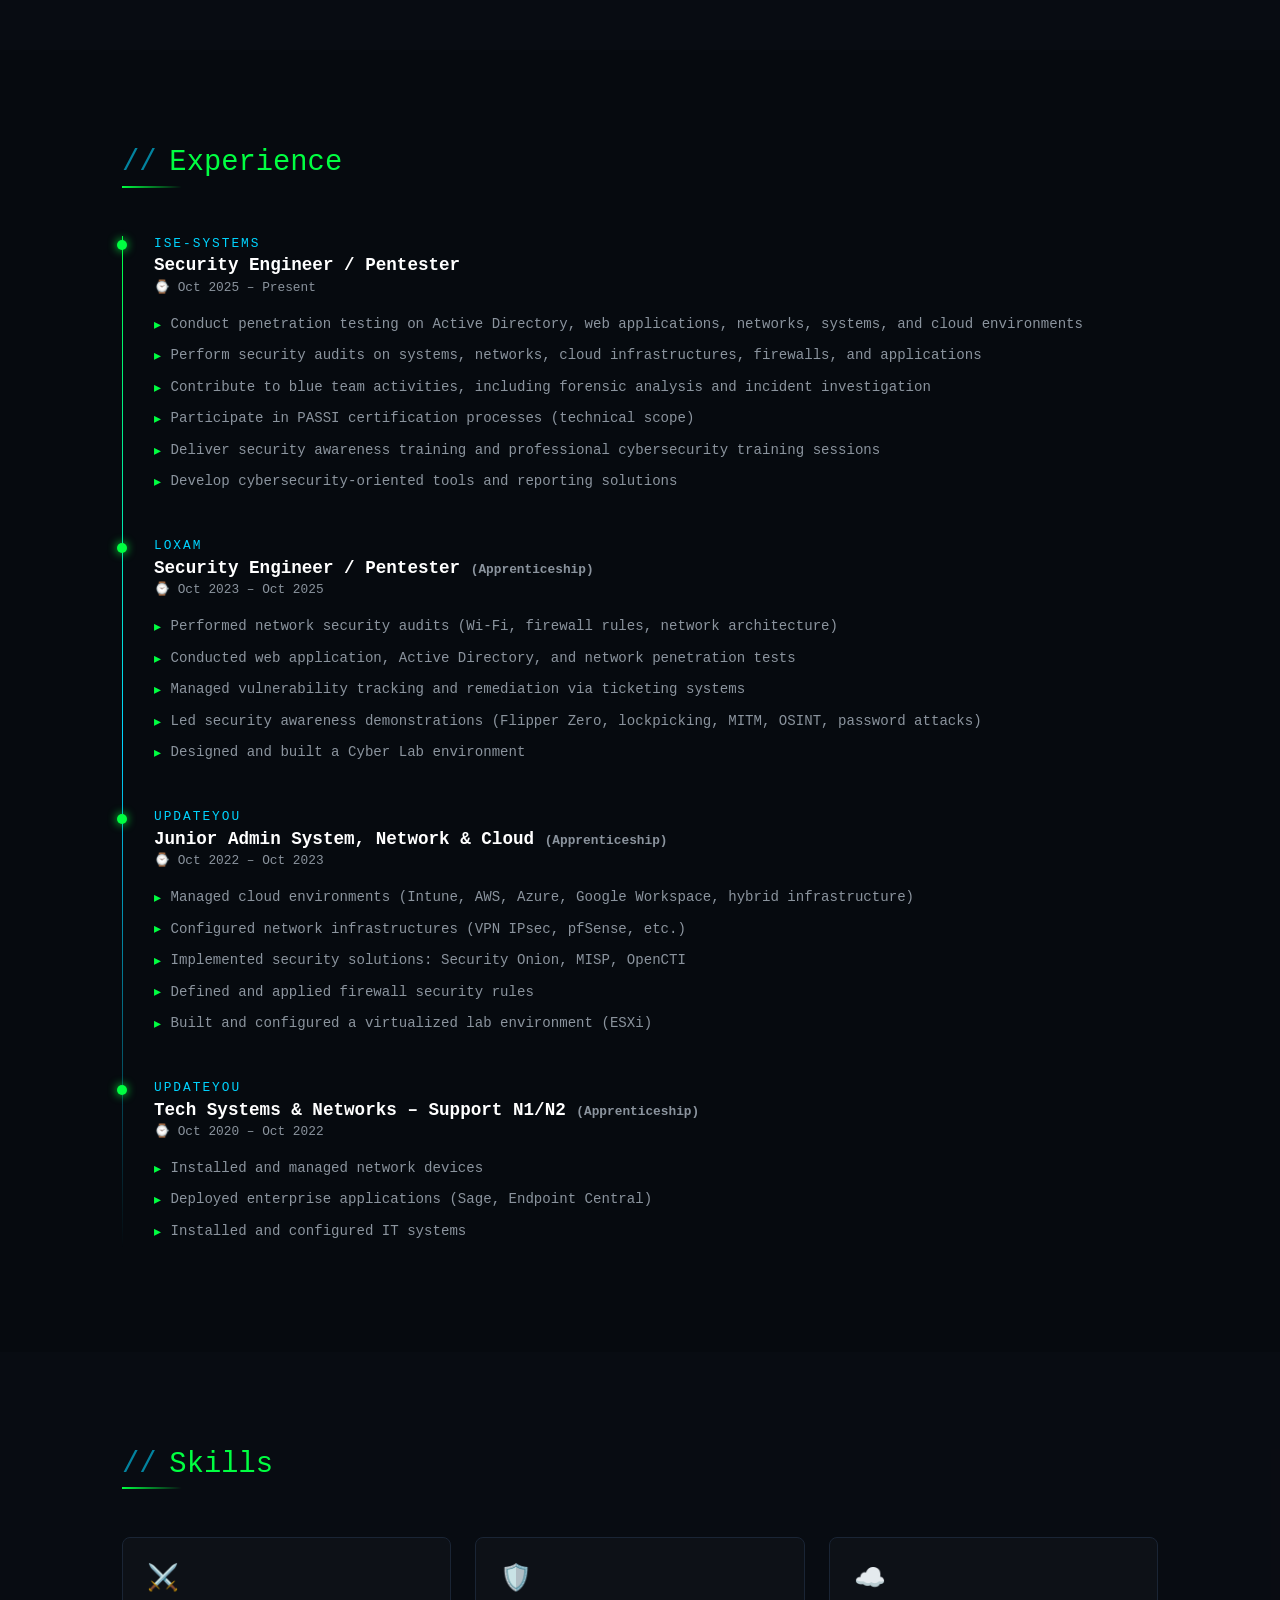
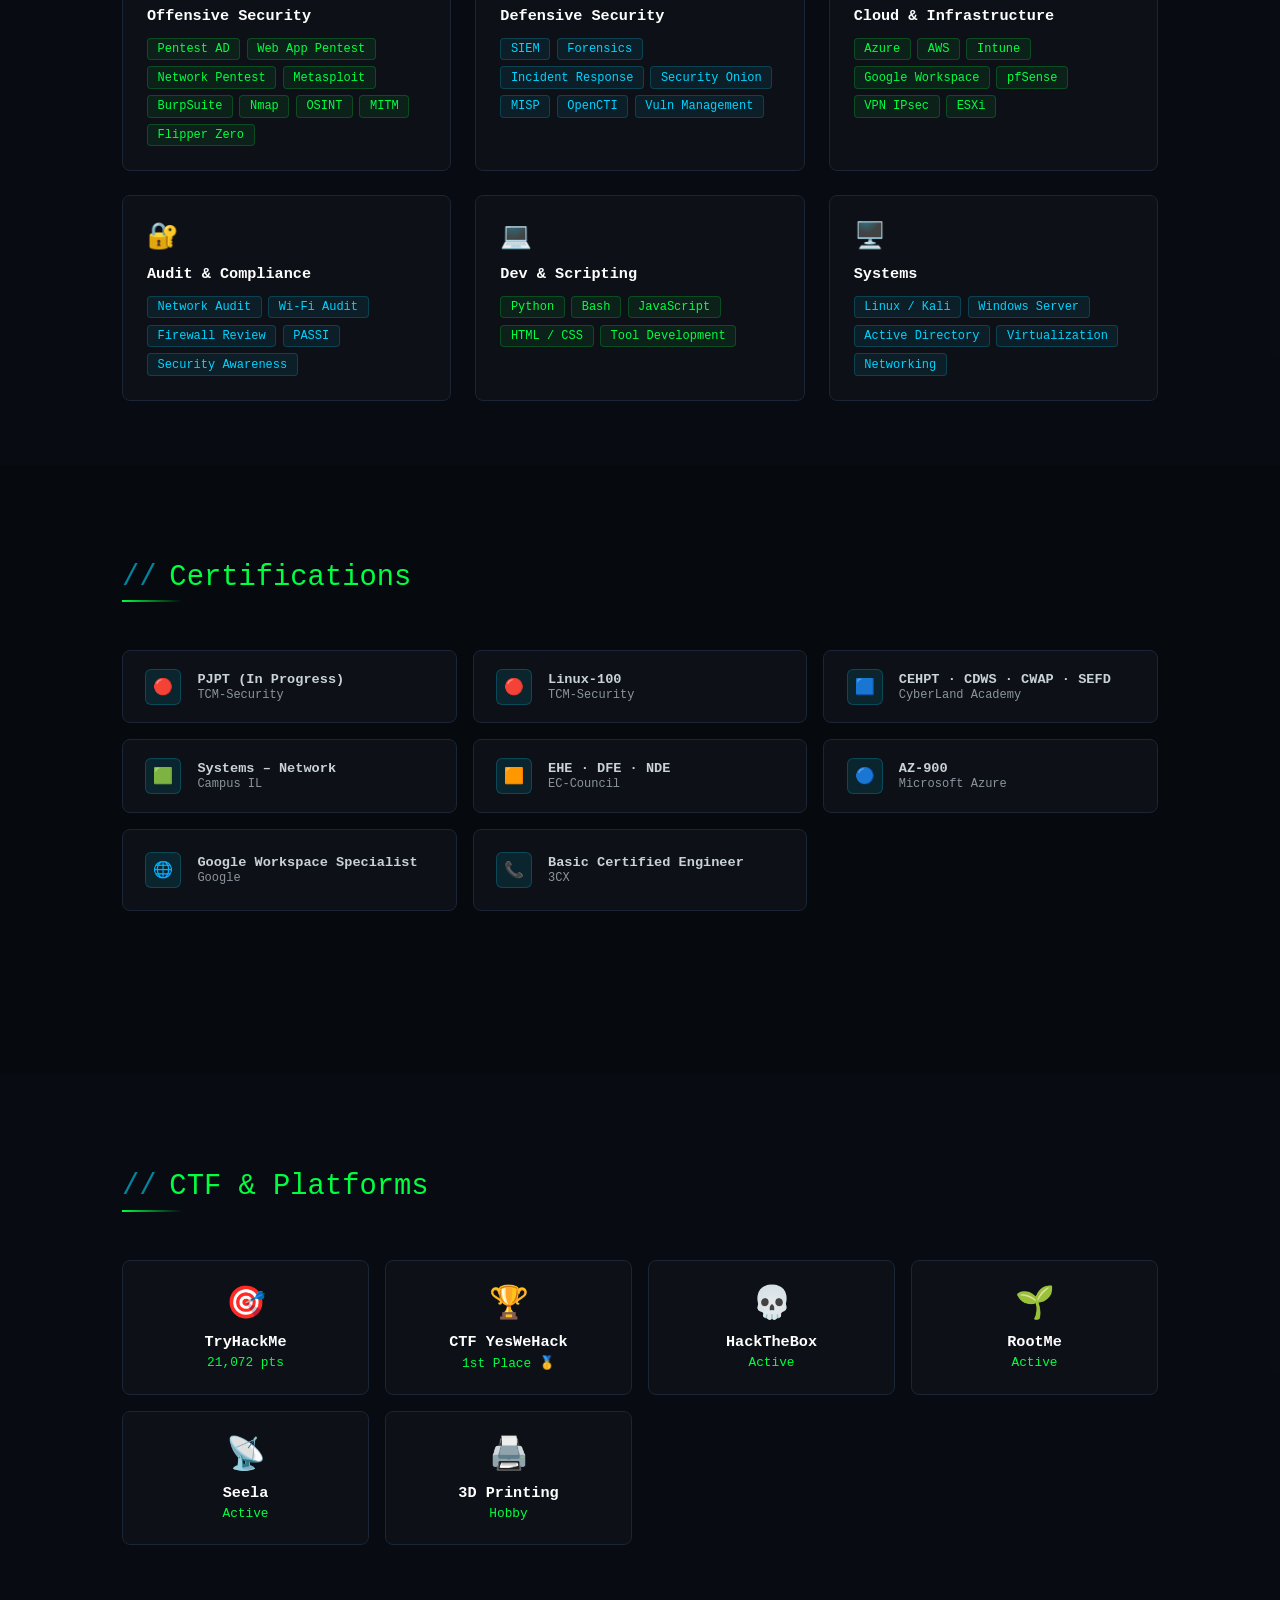
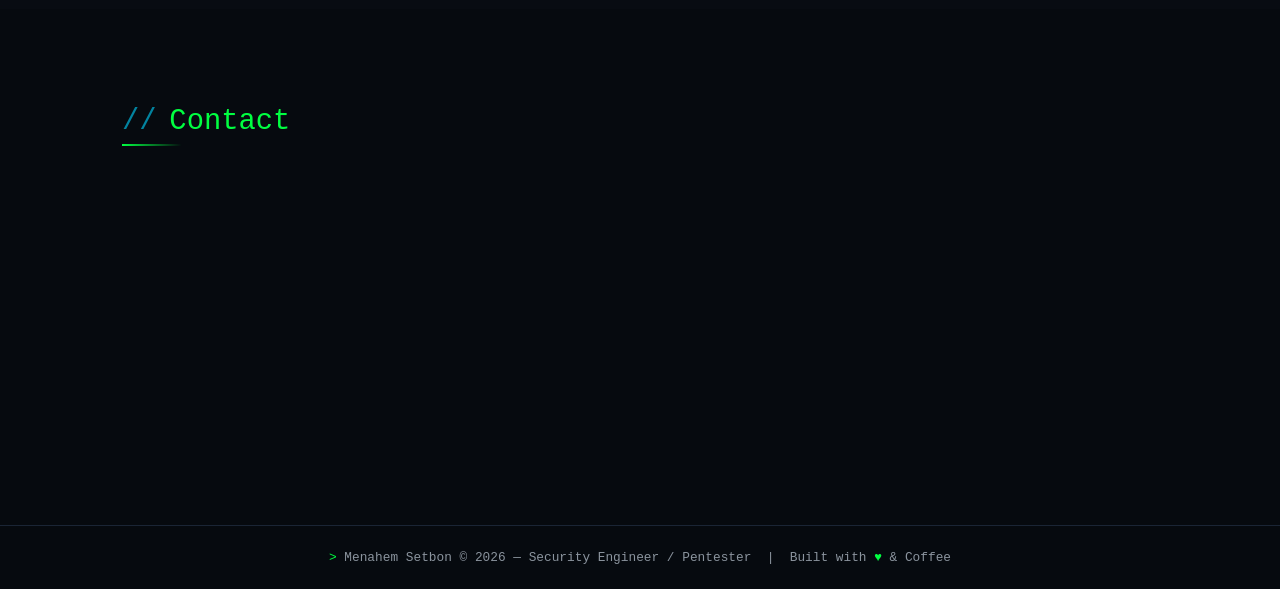
==== commit 9c09c2d0: "gh" ====
--- a/index.html
+++ b/index.html
@@ -58,22 +58,22 @@
         <div class="terminal-box">
           <div class="terminal-bar">
             <div class="dot r"></div><div class="dot y"></div><div class="dot g"></div>
-            <span class="terminal-title">bash — msetbon@kali</span>
+            <span class="terminal-title">bash — senshi@kali</span>
           </div>
           <div class="terminal-body">
-            <div><span class="prompt">msetbon@kali:~$</span> <span class="cmd">whoami</span></div>
+            <div><span class="prompt">senshi@kali:~$</span> <span class="cmd">whoami</span></div>
             <div class="out">Security Engineer / Pentester</div>
             <br>
-            <div><span class="prompt">msetbon@kali:~$</span> <span class="cmd">cat skills.txt</span></div>
+            <div><span class="prompt">senshi@kali:~$</span> <span class="cmd">cat skills.txt</span></div>
             <div class="out">▸ Pentest: AD, Web, Network, Cloud</div>
             <div class="out">▸ Audit: Firewall, WiFi, Systems</div>
             <div class="out">▸ Blue Team: Forensics, IR</div>
             <div class="out">▸ Tools: BurpSuite, Metasploit, Nmap</div>
             <br>
-            <div><span class="prompt">msetbon@kali:~$</span> <span class="cmd">./run_portfolio.sh</span></div>
+            <div><span class="prompt">senshi@kali:~$</span> <span class="cmd">./run_portfolio.sh</span></div>
             <div class="out">[+] Loading profile... <span style="color:var(--green)">OK</span></div>
             <div class="out">[+] Initializing portfolio... <span style="color:var(--green)">OK</span></div>
-            <div><span class="prompt">msetbon@kali:~$</span> <span class="cursor"></span></div>
+            <div><span class="prompt">senshi@kali:~$</span> <span class="cursor"></span></div>
           </div>
         </div>
       </div>
